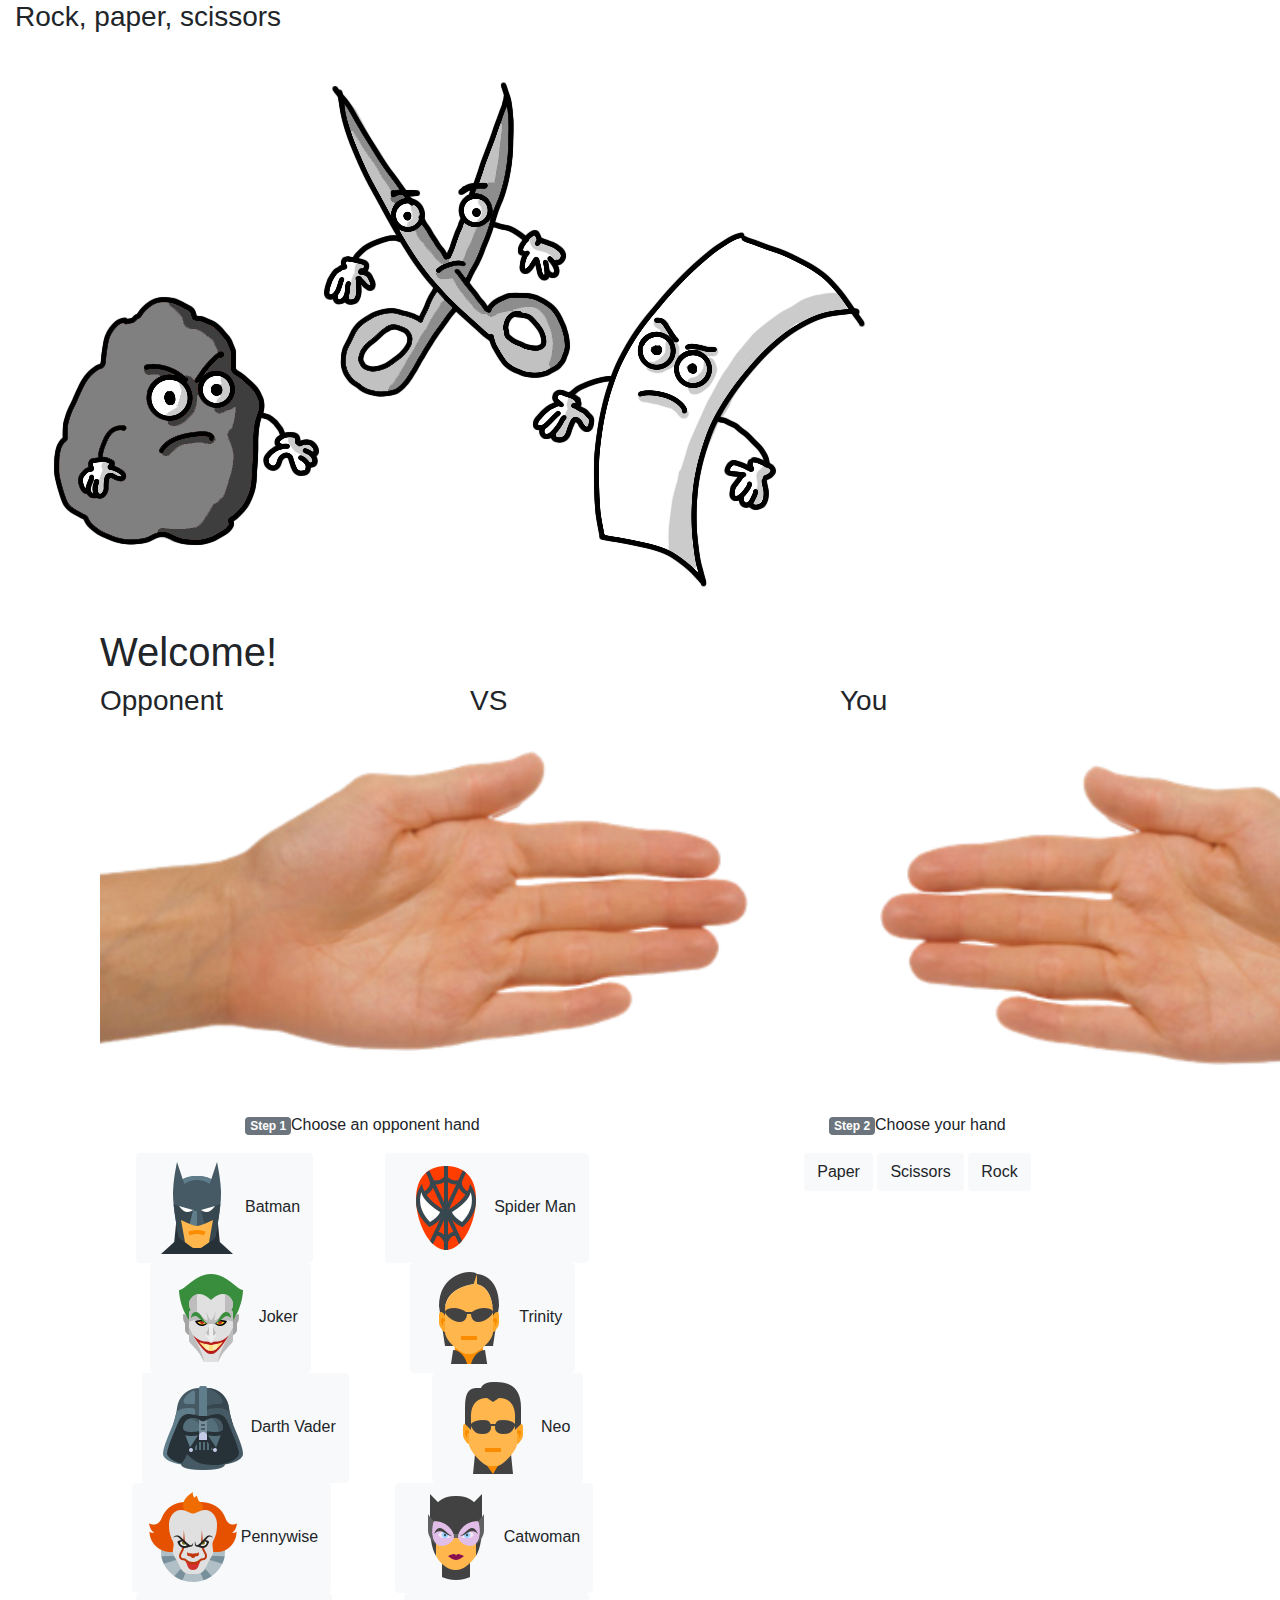
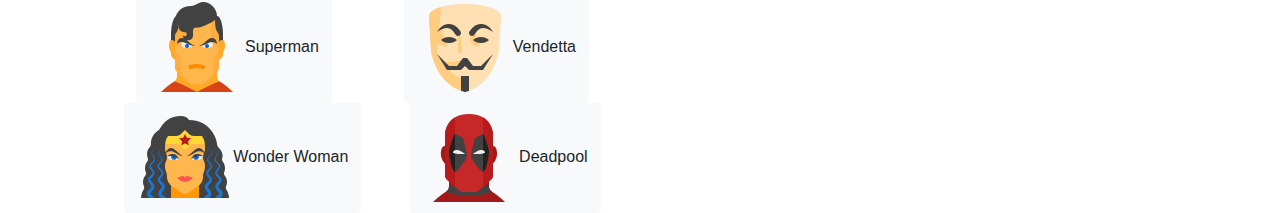
==== game.html @ 56bf3221 "add index page as welcome page" ====
<!DOCTYPE html>
<html>
<head>
  <title>Rock Scissor Paper</title>
  <meta name="viewport" content="width=device-width, user-scalable=no">
  
  <link rel="stylesheet" type="text/css" href="./style/game.css">
  <link href="https://fonts.googleapis.com/css?family=Indie+Flower|Lobster" rel="stylesheet">
  <link href="https://fonts.googleapis.com/css?family=Baloo+Chettan|Bree+Serif|Carter+One" rel="stylesheet">
  <link rel="stylesheet" href="https://use.fontawesome.com/releases/v5.8.1/css/all.css" integrity="sha384-50oBUHEmvpQ+1lW4y57PTFmhCaXp0ML5d60M1M7uH2+nqUivzIebhndOJK28anvf" crossorigin="anonymous">
  <link rel="stylesheet" href="https://stackpath.bootstrapcdn.com/bootstrap/4.3.1/css/bootstrap.min.css" integrity="sha384-ggOyR0iXCbMQv3Xipma34MD+dH/1fQ784/j6cY/iJTQUOhcWr7x9JvoRxT2MZw1T" crossorigin="anonymous">
</head>
<body>
  <div class="intro">
    <div class="container col col-md-12">
      <h3 class="header-intro">Rock, paper, scissors</h3>
      <img class="intro-image" src="./assets/rock-scissors-paper.png">
    </div>
  </div>

  <div class="container">
    <h1 class="header container">Welcome!</h1>
    <section class="container versus">
    <div class="row">
      <div class="col-4 versus-column">
        <h3 class="player-one player">Opponent</h3>
        <img class="hand-image hand-left" src="./assets/left1.png">
      </div>
      <div class="col-4 versus-column vs">
        <h3>VS</h3>
      </div>
      <div class="col-4 versus-column">
        <h3 class="player">You</h3>
        <img class="hand-image hand-right" src="./assets/right1.png">
      </div>
    </div>
  </section>

  <section class="container select">
    <div class="row">
      <div class="col-md-6 col-12 opponents text-center">
        <p class="title"><span class="badge badge-secondary step">Step 1</span>Choose an opponent hand</p>
        <div class="container">
          <div class="row d-flex flex-row justify-content-around">
            <button class="opponent btn btn-light"><img src="./assets/opponents/batman.png" alt="Batman">Batman</button>
            <button class="opponent btn btn-light"><img src="./assets/opponents/spiderman.png" alt="Spider Man">Spider Man</button>
            <button class="opponent btn btn-light"><img src="./assets/opponents/joker.png" alt="Joker">Joker</button>
            <button class="opponent btn btn-light"><img src="./assets/opponents/trinity.png" alt="Trinity">Trinity</button>
          </div>

          <div class="row d-flex flex-row justify-content-around">
            <button class="opponent btn btn-light"><img src="./assets/opponents/darth-vader.png" alt="Darth Vader">Darth Vader</button>
            <button class="opponent btn btn-light"><img src="./assets/opponents/neo.png" alt="Neo">Neo</button>
            <button class="opponent btn btn-light"><img src="./assets/opponents/pennywise.png" alt="Pennywise">Pennywise</button>
            <button class="opponent btn btn-light"><img src="./assets/opponents/catwoman.png" alt="Catwoman">Catwoman</button>
          </div>

          <div class="row d-flex flex-row justify-content-around">
            <button class="opponent btn btn-light"><img src="./assets/opponents/superman.png" alt="Superman">Superman</button>
            <button class="opponent btn btn-light"><img src="./assets/opponents/vendetta.png" alt="Vendetta">Vendetta</button>
            <button class="opponent btn btn-light"><img src="./assets/opponents/wonder-woman.png" alt="Wonder Woman">Wonder Woman</button>
            <button class="opponent btn btn-light"><img src="./assets/opponents/deadpool.png" alt="Deadpool">Deadpool</button>
          </div>
        </div>
      </div>

      <div class="col-md-6 col-12 hands text-center">
        <p class="title"><span class="badge badge-secondary step">Step 2</span>Choose your hand</p>
        <button class="button-right btn btn-light"><i class="fas fa-hand-paper"></i>Paper</button>
        <button class="button-right btn btn-light"><i class="fas fa-hand-scissors"></i>Scissors</button>
        <button class="button-right btn btn-light"><i class="fas fa-hand-rock"></i>Rock</button>
      </div>
    </div>
  </section>

  </div>

  <script src="https://code.jquery.com/jquery-3.3.1.slim.min.js" integrity="sha384-q8i/X+965DzO0rT7abK41JStQIAqVgRVzpbzo5smXKp4YfRvH+8abtTE1Pi6jizo" crossorigin="anonymous"></script>
  <script src="https://cdnjs.cloudflare.com/ajax/libs/popper.js/1.14.7/umd/popper.min.js" integrity="sha384-UO2eT0CpHqdSJQ6hJty5KVphtPhzWj9WO1clHTMGa3JDZwrnQq4sF86dIHNDz0W1" crossorigin="anonymous"></script>
  <script src="https://stackpath.bootstrapcdn.com/bootstrap/4.3.1/js/bootstrap.min.js" integrity="sha384-JjSmVgyd0p3pXB1rRibZUAYoIIy6OrQ6VrjIEaFf/nJGzIxFDsf4x0xIM+B07jRM" crossorigin="anonymous"></script>
  <script type="text/javascript" src="game.js"></script>
</body>
</html>
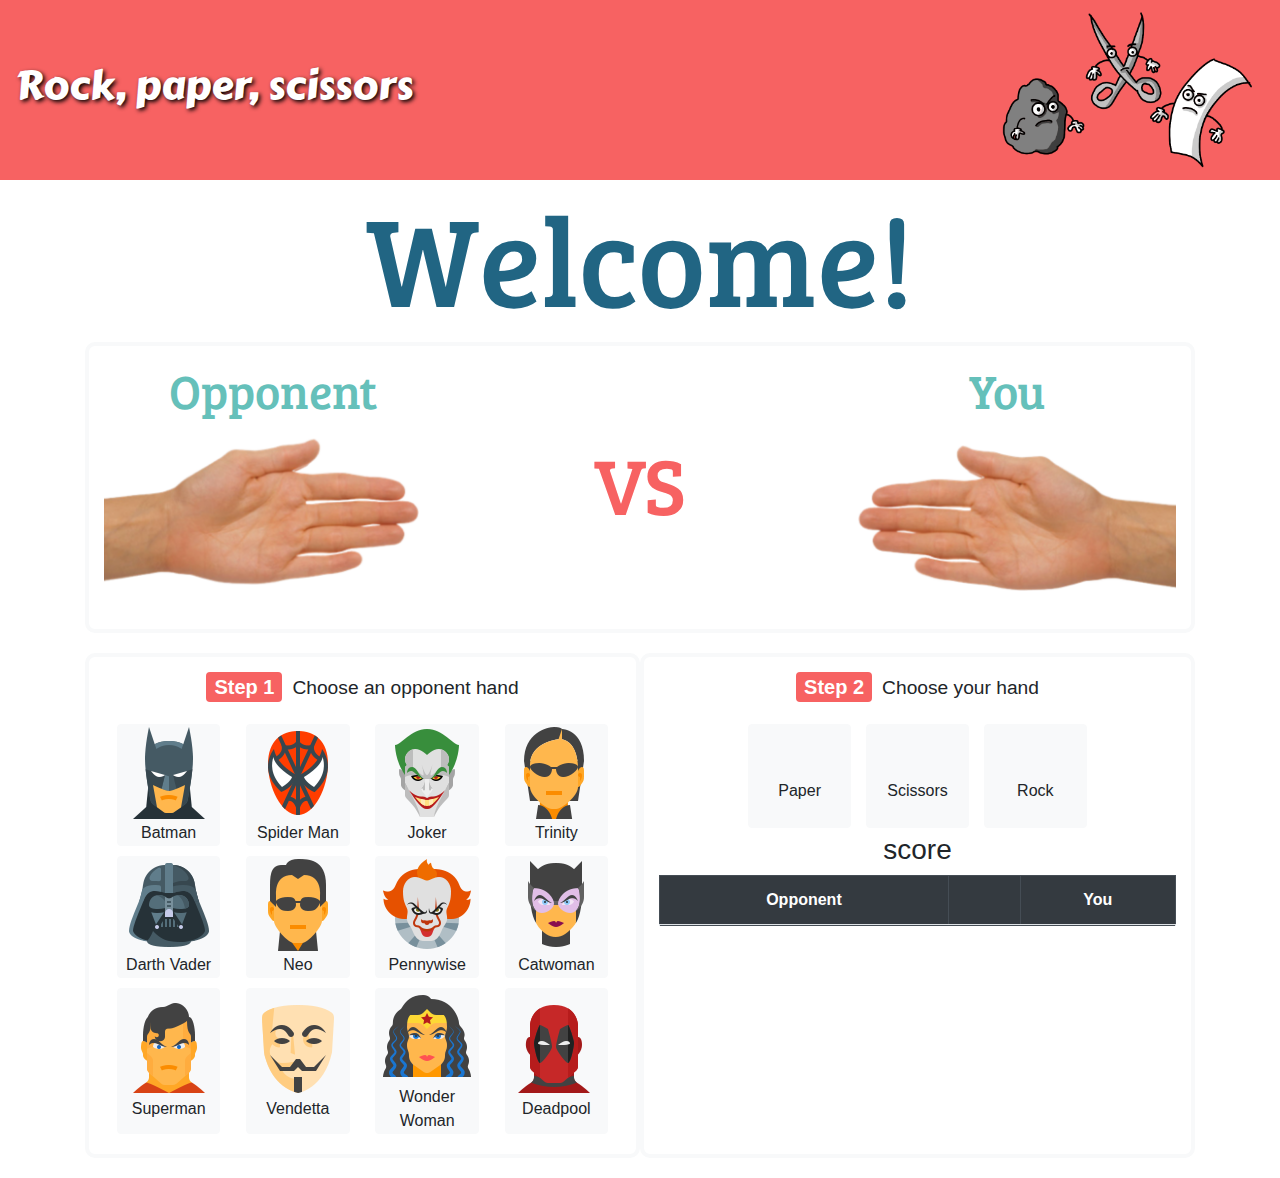
==== commit 6f06e6ed: "adds score with values" ====
--- a/game.html
+++ b/game.html
@@ -65,10 +65,37 @@
       </div>
 
       <div class="col-md-6 col-12 hands text-center">
-        <p class="title"><span class="badge badge-secondary step">Step 2</span>Choose your hand</p>
-        <button class="button-right btn btn-light"><i class="fas fa-hand-paper"></i>Paper</button>
-        <button class="button-right btn btn-light"><i class="fas fa-hand-scissors"></i>Scissors</button>
-        <button class="button-right btn btn-light"><i class="fas fa-hand-rock"></i>Rock</button>
+        <div>
+          <p class="title"><span class="badge badge-secondary step">Step 2</span>Choose your hand</p>
+          <button class="button-right btn btn-light"><i class="fas fa-hand-paper"></i>Paper</button>
+          <button class="button-right btn btn-light"><i class="fas fa-hand-scissors"></i>Scissors</button>
+          <button class="button-right btn btn-light"><i class="fas fa-hand-rock"></i>Rock</button>
+        </div>
+
+        <div class="score-section">
+          <h3>score</h3>
+          <table class="table table-bordered">
+            <thead class="thead-dark">
+              <tr>
+                <th class="th-opponent" scope="opponent">Opponent</th>
+                <th scope="col"></th>
+                <th scope="you">You</th>
+              </tr>
+            </thead>
+            <tbody class="body-table">
+              <tr class="opponent-results">
+                <!-- <td>1</th>
+                <td>:</td>
+                <td>Otto</td> -->
+              </tr>
+              <tr class="your-results">
+                <!-- <td>2</th>
+                <td>:</td>
+                <td>Thornton</td> -->
+              </tr>
+            </tbody>
+          </table>
+        </div>
       </div>
     </div>
   </section>
--- a/style/game.css
+++ b/style/game.css
@@ -0,0 +1,164 @@
+* {
+    box-sizing: border-box;
+    margin: 0;
+    padding: 0;
+}
+
+/* general */
+.btn-light {
+  width: 20%;
+  margin: 5px;
+}
+
+/*font-family: 'Baloo Chettan', cursive;
+font-family: 'Carter One', cursive;
+font-family: 'Bree Serif', serif;
+font-family: 'Lobster', cursive;*/
+
+
+span.badge-secondary {
+  color: #fff;
+  background-color: #f76262;
+  font-size: 20px;
+  margin-right: 10px;
+}
+
+.title {
+  font-size: 1.2rem;
+}
+
+/* intro */
+.intro {
+  background-color: #f76262;
+  height: 20vh;
+}
+
+.header-intro {
+  font-family: 'Carter One', cursive;
+  font-size: 2.5rem;
+  color: white;
+  text-shadow: 2px 2px 4px #000000;
+}
+
+.intro .container {
+  display: flex;
+  justify-content: space-between;
+  align-items: center;
+}
+
+.intro-image{
+  height: 20vh;
+}
+
+.header {
+  font-family: 'Bree Serif', serif;
+  font-size: 8rem;
+  color: #216583;
+  text-align: center;
+}
+
+/* versus section */
+.versus {
+  border: 4px solid #f8f9fa;
+  border-radius: 10px;
+  margin-bottom: 20px;
+}
+
+.versus-column {
+  padding: 15px;
+}
+
+.player {
+  text-align: center;
+  font-size: 3rem;
+  color: #65c0ba;
+  font-family: 'Bree Serif', serif;
+}
+
+.vs {
+  color: #f76262;
+  font-family: 'Bree Serif', serif;
+  display: flex;
+  justify-content: center;
+  align-items: center;
+}
+
+.vs > h3 {
+  font-size: 5rem;
+}
+
+.select {
+  margin-bottom: 20px;
+}
+
+.hand-image {
+  width: 100%;
+  height: auto;
+}
+
+/* opponents section */
+.opponents {
+  padding: 15px;
+  border: 4px solid #f8f9fa;
+  border-radius: 10px;
+}
+
+button.btn.opponent {
+  padding: 0px 0px;
+}
+
+/* hands section */
+.fas {
+  font-size: 60px;
+  color: #FFB74D;
+}
+
+.hands {
+  padding: 15px;
+  border: 4px solid #f8f9fa;
+  border-radius: 10px;
+}
+
+/* for devices smaller then 1200 */
+@media(max-width: 1200px) {
+  .header-intro {
+    font-size: 1.9rem;
+  }
+
+  img {
+    height: 60px;
+  }
+
+  .player {
+    font-size: 2rem;
+  }
+
+  .vs > h3 {
+    font-size: 3rem;
+  }
+
+  .header {
+    font-size: 5rem;
+  }
+
+  .opponents {
+    margin-bottom: 15px;
+  }
+
+  .versus {
+    margin-bottom: 15px;
+  }
+
+  .hands {
+    margin-bottom: 20px;
+  }
+
+
+  .fas {
+    font-size: 2.5rem;
+  }
+
+  .btn .btn-light{
+    font-size: 12px;
+  }
+}
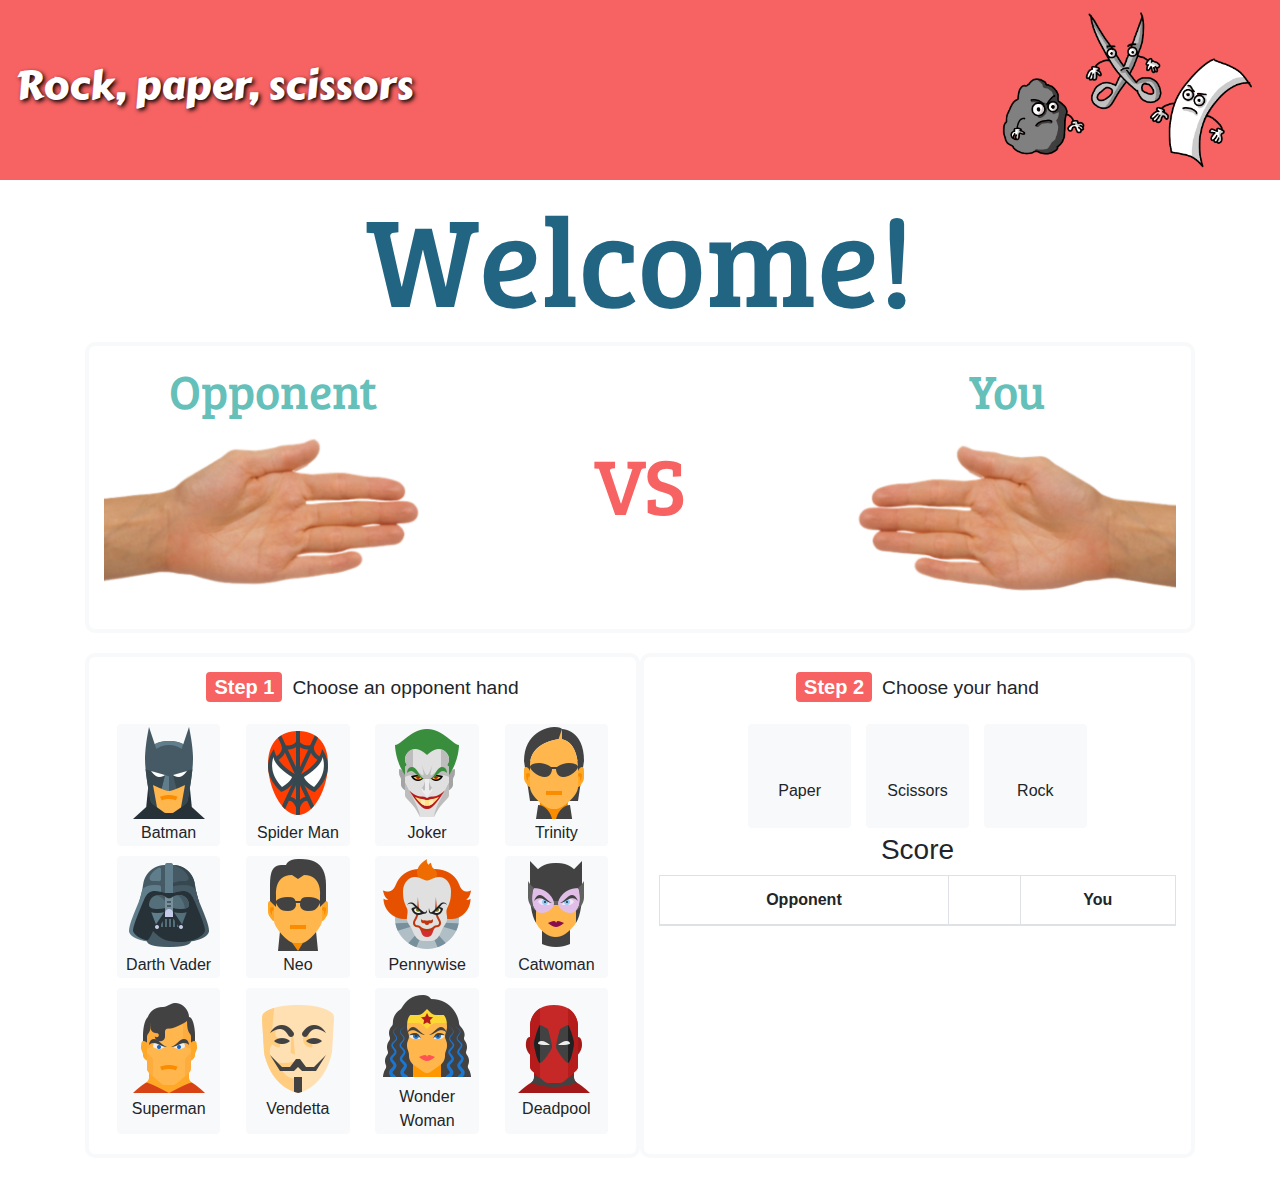
==== commit 50d56766: "adds score section tag element" ====
--- a/game.html
+++ b/game.html
@@ -72,10 +72,10 @@
           <button class="button-right btn btn-light"><i class="fas fa-hand-rock"></i>Rock</button>
         </div>
 
-        <div class="score-section">
-          <h3>score</h3>
-          <table class="table table-bordered">
-            <thead class="thead-dark">
+        <section class="score-section">
+          <h3 class="score-header">Score</h3>
+          <table class="score-table table table-bordered">
+            <thead>
               <tr>
                 <th class="th-opponent" scope="opponent">Opponent</th>
                 <th scope="col"></th>
@@ -84,18 +84,12 @@
             </thead>
             <tbody class="body-table">
               <tr class="opponent-results">
-                <!-- <td>1</th>
-                <td>:</td>
-                <td>Otto</td> -->
               </tr>
               <tr class="your-results">
-                <!-- <td>2</th>
-                <td>:</td>
-                <td>Thornton</td> -->
               </tr>
             </tbody>
           </table>
-        </div>
+        </section>
       </div>
     </div>
   </section>
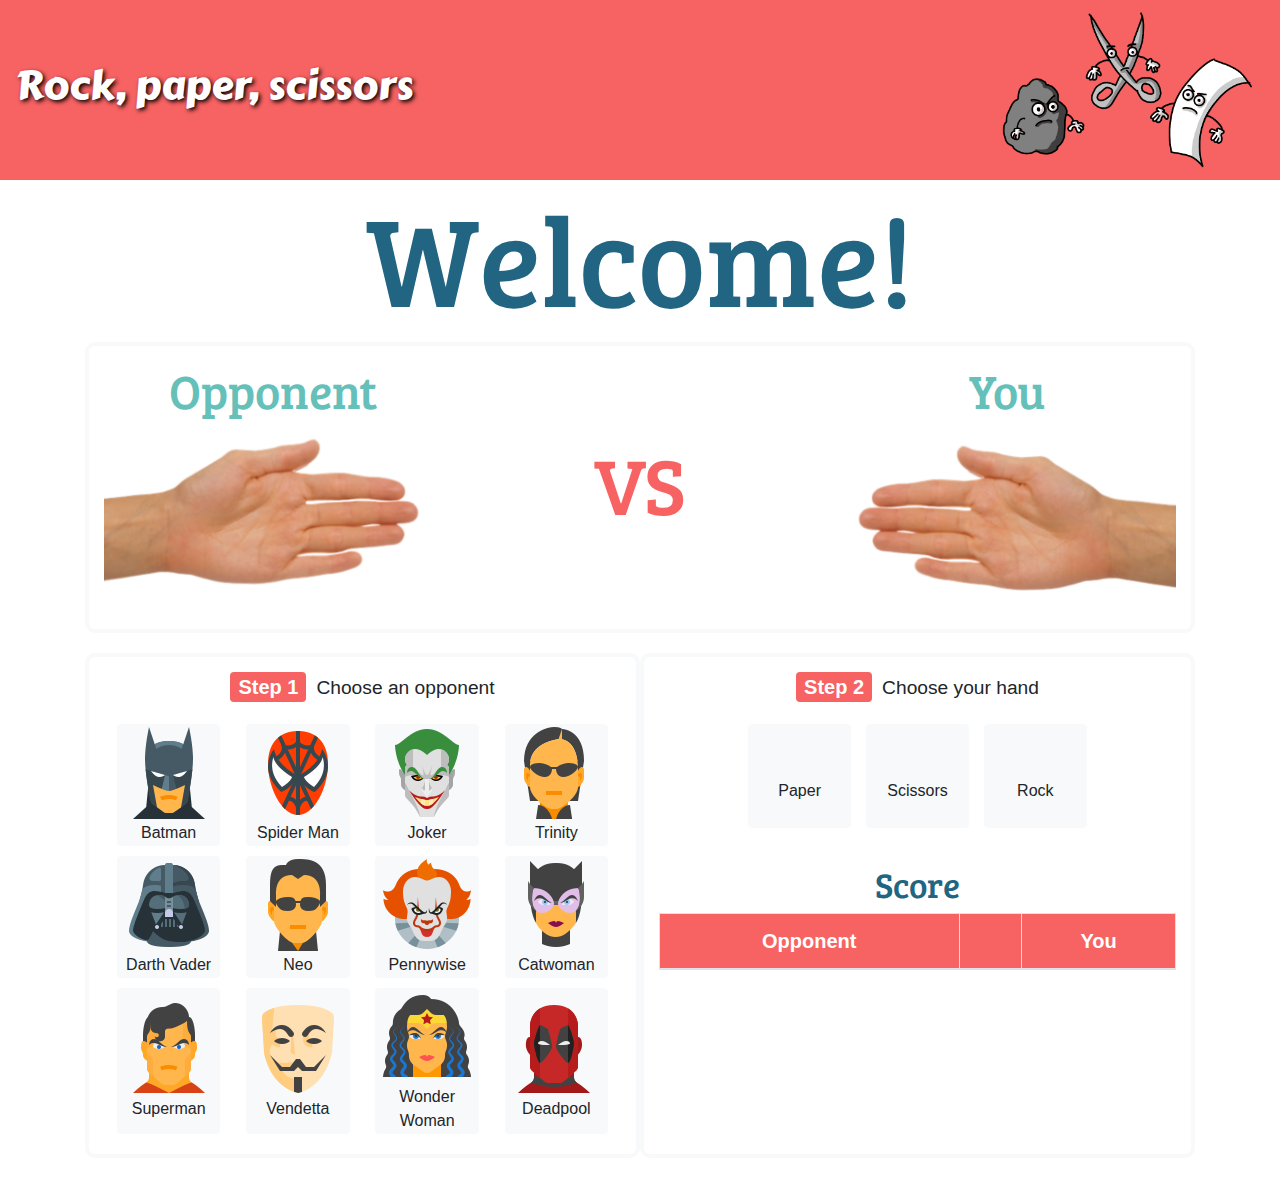
==== commit 62f8bb14: "adds jquery to use the empty() in order to clean the rows" ====
--- a/game.html
+++ b/game.html
@@ -39,7 +39,7 @@
   <section class="container select">
     <div class="row">
       <div class="col-md-6 col-12 opponents text-center">
-        <p class="title"><span class="badge badge-secondary step">Step 1</span>Choose an opponent hand</p>
+        <p class="title"><span class="badge badge-secondary step">Step 1</span>Choose an opponent</p>
         <div class="container">
           <div class="row d-flex flex-row justify-content-around">
             <button class="opponent btn btn-light"><img src="./assets/opponents/batman.png" alt="Batman">Batman</button>
@@ -99,6 +99,8 @@
   <script src="https://code.jquery.com/jquery-3.3.1.slim.min.js" integrity="sha384-q8i/X+965DzO0rT7abK41JStQIAqVgRVzpbzo5smXKp4YfRvH+8abtTE1Pi6jizo" crossorigin="anonymous"></script>
   <script src="https://cdnjs.cloudflare.com/ajax/libs/popper.js/1.14.7/umd/popper.min.js" integrity="sha384-UO2eT0CpHqdSJQ6hJty5KVphtPhzWj9WO1clHTMGa3JDZwrnQq4sF86dIHNDz0W1" crossorigin="anonymous"></script>
   <script src="https://stackpath.bootstrapcdn.com/bootstrap/4.3.1/js/bootstrap.min.js" integrity="sha384-JjSmVgyd0p3pXB1rRibZUAYoIIy6OrQ6VrjIEaFf/nJGzIxFDsf4x0xIM+B07jRM" crossorigin="anonymous"></script>
+  <script src="https://ajax.googleapis.com/ajax/libs/jquery/3.3.1/jquery.min.js"></script>
+
   <script type="text/javascript" src="game.js"></script>
 </body>
 </html>
--- a/style/game.css
+++ b/style/game.css
@@ -119,6 +119,26 @@
   border-radius: 10px;
 }
 
+/* score section */
+.score-section {
+  margin-top: 30px;
+}
+
+.score-header {
+  font-size: 2.2rem;
+  font-family: 'Bree Serif', serif;
+  color: #226583;
+}
+
+thead {
+  background-color: #F76362;
+  color: white;
+}
+
+tr {
+  font-size: 20px;
+}
+
 /* for devices smaller then 1200 */
 @media(max-width: 1200px) {
   .header-intro {
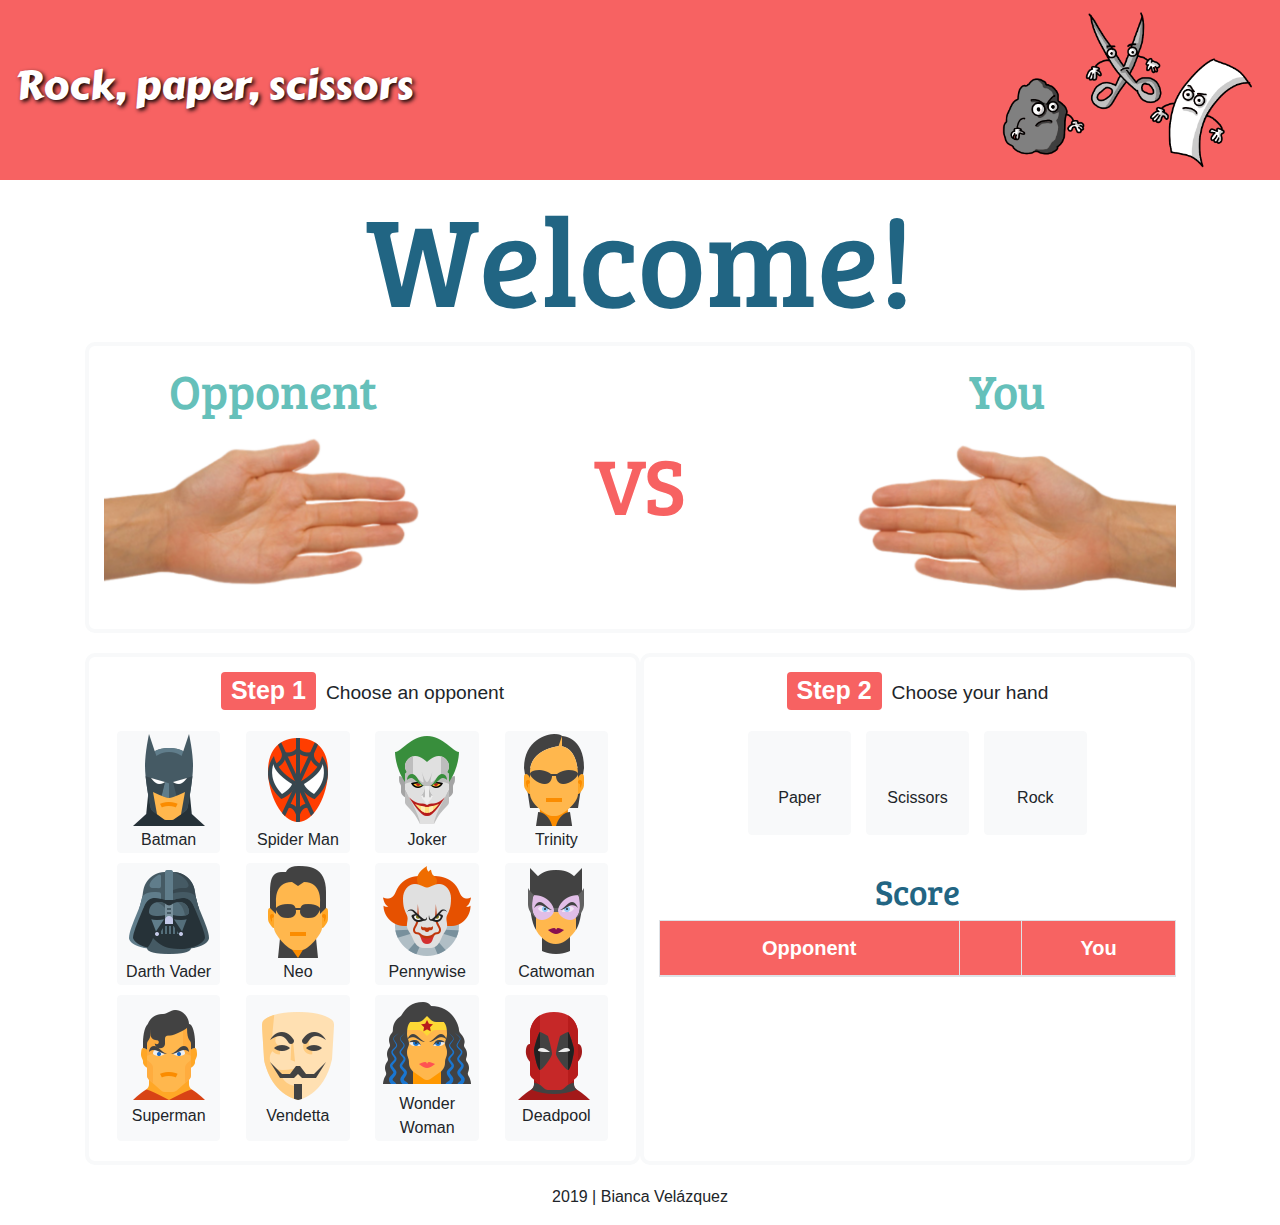
==== commit 14c13a37: "adds UTF-8 and footer" ====
--- a/game.html
+++ b/game.html
@@ -1,7 +1,7 @@
 <!DOCTYPE html>
 <html>
 <head>
-  <title>Rock Scissor Paper</title>
+  <meta charset="UTF-8">
   <meta name="viewport" content="width=device-width, user-scalable=no">
   
   <link rel="stylesheet" type="text/css" href="./style/game.css">
@@ -9,6 +9,7 @@
   <link href="https://fonts.googleapis.com/css?family=Baloo+Chettan|Bree+Serif|Carter+One" rel="stylesheet">
   <link rel="stylesheet" href="https://use.fontawesome.com/releases/v5.8.1/css/all.css" integrity="sha384-50oBUHEmvpQ+1lW4y57PTFmhCaXp0ML5d60M1M7uH2+nqUivzIebhndOJK28anvf" crossorigin="anonymous">
   <link rel="stylesheet" href="https://stackpath.bootstrapcdn.com/bootstrap/4.3.1/css/bootstrap.min.css" integrity="sha384-ggOyR0iXCbMQv3Xipma34MD+dH/1fQ784/j6cY/iJTQUOhcWr7x9JvoRxT2MZw1T" crossorigin="anonymous">
+  <title>Rock Scissor Paper</title>
 </head>
 <body>
   <div class="intro">
@@ -94,6 +95,9 @@
     </div>
   </section>
 
+  <footer class="container text-center">
+    <p>2019 | Bianca Velázquez</p>
+  </footer>
   </div>
 
   <script src="https://code.jquery.com/jquery-3.3.1.slim.min.js" integrity="sha384-q8i/X+965DzO0rT7abK41JStQIAqVgRVzpbzo5smXKp4YfRvH+8abtTE1Pi6jizo" crossorigin="anonymous"></script>
--- a/style/game.css
+++ b/style/game.css
@@ -15,11 +15,10 @@
 font-family: 'Bree Serif', serif;
 font-family: 'Lobster', cursive;*/
 
-
 span.badge-secondary {
   color: #fff;
   background-color: #f76262;
-  font-size: 20px;
+  font-size: 25px;
   margin-right: 10px;
 }
 
@@ -139,6 +138,11 @@
   font-size: 20px;
 }
 
+td {
+  font-size: 2rem;
+  font-family: 'Bree Serif', serif;
+}
+
 /* for devices smaller then 1200 */
 @media(max-width: 1200px) {
   .header-intro {
